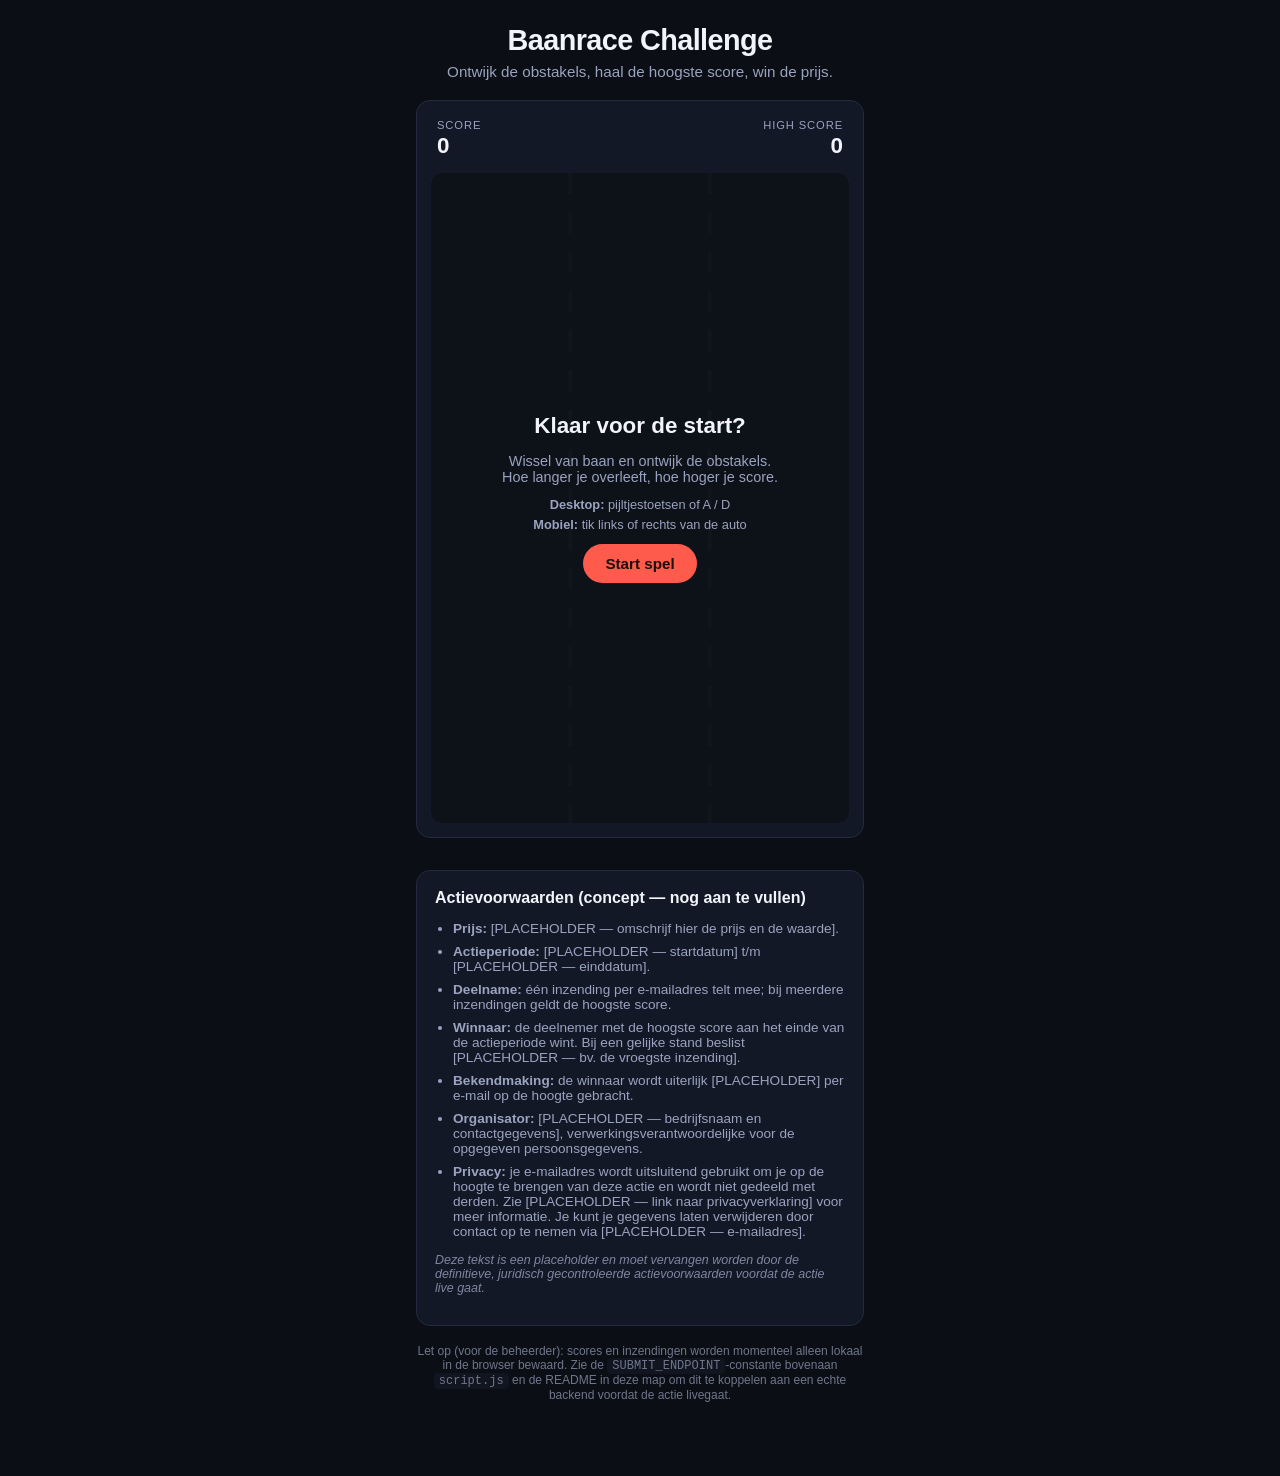
==== racegame/index.html @ 7ddd58a0 "Add Baanrace Challenge: 3-lane obstacle car game with prize entry Standalone canvas game with increa" ====
<!DOCTYPE html>
<html lang="nl">
<head>
<meta charset="UTF-8">
<meta name="viewport" content="width=device-width, initial-scale=1, maximum-scale=1, user-scalable=no">
<title>Baanrace Challenge — win de prijs</title>
<meta name="description" content="Ontwijk de obstakels op drie banen, haal een high score en maak kans op de prijs.">
<link rel="stylesheet" href="styles.css">
</head>
<body>

<div class="page">

  <header class="page-header">
    <h1>Baanrace Challenge</h1>
    <p class="subtitle">Ontwijk de obstakels, haal de hoogste score, win de prijs.</p>
  </header>

  <div class="game-card">

    <div class="hud">
      <div class="hud-item">
        <span class="hud-label">Score</span>
        <span class="hud-value" id="hud-score">0</span>
      </div>
      <div class="hud-item">
        <span class="hud-label">High score</span>
        <span class="hud-value" id="hud-highscore">0</span>
      </div>
    </div>

    <div class="stage" id="stage">
      <canvas id="game-canvas" width="360" height="560" aria-label="Speelveld van de baanrace game"></canvas>

      <!-- Start overlay -->
      <div class="overlay" id="overlay-start">
        <h2>Klaar voor de start?</h2>
        <p>Wissel van baan en ontwijk de obstakels. Hoe langer je overleeft, hoe hoger je score.</p>
        <p class="controls-hint">
          <strong>Desktop:</strong> pijltjestoetsen of A / D<br>
          <strong>Mobiel:</strong> tik links of rechts van de auto
        </p>
        <button class="btn btn-primary" id="btn-start">Start spel</button>
      </div>

      <!-- Game over / entry overlay -->
      <div class="overlay hidden" id="overlay-gameover">
        <h2>Botsing!</h2>
        <p class="final-score">Jouw score: <span id="final-score">0</span></p>
        <p class="new-record hidden" id="new-record">Nieuw persoonlijk record!</p>

        <form id="entry-form" class="entry-form" novalidate>
          <p class="entry-intro">Vul je e-mailadres in om met deze score mee te doen aan de prijsvraag.</p>

          <label for="entry-name" class="field-label">Naam (optioneel)</label>
          <input type="text" id="entry-name" name="entry-name" autocomplete="name" maxlength="80">

          <label for="entry-email" class="field-label">E-mailadres *</label>
          <input type="email" id="entry-email" name="entry-email" autocomplete="email" required maxlength="160">

          <!-- Honeypot: onzichtbaar voor mensen, bots vullen dit vaak automatisch in -->
          <div class="hp-field" aria-hidden="true">
            <label for="website">Website</label>
            <input type="text" id="website" name="website" tabindex="-1" autocomplete="off">
          </div>

          <label class="consent-label">
            <input type="checkbox" id="entry-consent" name="entry-consent" required>
            <span>Ik ga akkoord met de <a href="#voorwaarden" id="link-voorwaarden">actievoorwaarden</a> en het gebruik van mijn e-mailadres voor deze prijsvraag. *</span>
          </label>

          <p class="form-error hidden" id="form-error"></p>

          <div class="form-actions">
            <button type="submit" class="btn btn-primary" id="btn-submit">Doe mee met de prijsvraag</button>
            <button type="button" class="btn btn-secondary" id="btn-again">Speel opnieuw (zonder mee te doen)</button>
          </div>
        </form>

        <div class="confirmation hidden" id="confirmation">
          <p>Bedankt! Je inzending met score <strong id="confirmation-score">0</strong> is genoteerd op naam van <strong id="confirmation-email"></strong>.</p>
          <button class="btn btn-secondary" id="btn-restart-after-entry">Speel nog een keer</button>
        </div>
      </div>

    </div>

    <!-- Touch controls voor mobiel -->
    <div class="touch-controls" id="touch-controls" aria-hidden="true">
      <button class="touch-btn" id="touch-left" aria-label="Naar links">◀</button>
      <button class="touch-btn" id="touch-right" aria-label="Naar rechts">▶</button>
    </div>

  </div>

  <section class="terms" id="voorwaarden">
    <h2>Actievoorwaarden (concept — nog aan te vullen)</h2>
    <ul>
      <li><strong>Prijs:</strong> [PLACEHOLDER — omschrijf hier de prijs en de waarde].</li>
      <li><strong>Actieperiode:</strong> [PLACEHOLDER — startdatum] t/m [PLACEHOLDER — einddatum].</li>
      <li><strong>Deelname:</strong> één inzending per e-mailadres telt mee; bij meerdere inzendingen geldt de hoogste score.</li>
      <li><strong>Winnaar:</strong> de deelnemer met de hoogste score aan het einde van de actieperiode wint. Bij een gelijke stand beslist [PLACEHOLDER — bv. de vroegste inzending].</li>
      <li><strong>Bekendmaking:</strong> de winnaar wordt uiterlijk [PLACEHOLDER] per e-mail op de hoogte gebracht.</li>
      <li><strong>Organisator:</strong> [PLACEHOLDER — bedrijfsnaam en contactgegevens], verwerkingsverantwoordelijke voor de opgegeven persoonsgegevens.</li>
      <li><strong>Privacy:</strong> je e-mailadres wordt uitsluitend gebruikt om je op de hoogte te brengen van deze actie en wordt niet gedeeld met derden. Zie [PLACEHOLDER — link naar privacyverklaring] voor meer informatie. Je kunt je gegevens laten verwijderen door contact op te nemen via [PLACEHOLDER — e-mailadres].</li>
    </ul>
    <p class="terms-note">Deze tekst is een placeholder en moet vervangen worden door de definitieve, juridisch gecontroleerde actievoorwaarden voordat de actie live gaat.</p>
  </section>

  <p class="tech-note" id="tech-note">
    Let op (voor de beheerder): scores en inzendingen worden momenteel alleen lokaal in de browser bewaard.
    Zie de <code>SUBMIT_ENDPOINT</code>-constante bovenaan <code>script.js</code> en de README in deze map
    om dit te koppelen aan een echte backend voordat de actie livegaat.
  </p>

</div>

<script src="script.js"></script>
</body>
</html>
---- racegame/styles.css ----
:root {
  --bg: #0b0e14;
  --panel: #131826;
  --panel-border: #232b40;
  --road: #23283a;
  --lane-line: #4a5170;
  --text: #f2f4fa;
  --text-dim: #9aa3bf;
  --accent: #ff5b4c;
  --accent-dark: #d6432f;
  --accent-2: #2fd6a4;
  --danger: #ff5b4c;
  --radius: 14px;
}

* { box-sizing: border-box; }

html, body {
  margin: 0;
  padding: 0;
  background: var(--bg);
  color: var(--text);
  font-family: "Segoe UI", Roboto, -apple-system, BlinkMacSystemFont, sans-serif;
}

.page {
  max-width: 480px;
  margin: 0 auto;
  padding: 24px 16px 64px;
}

.page-header {
  text-align: center;
  margin-bottom: 20px;
}

.page-header h1 {
  margin: 0 0 6px;
  font-size: 1.8rem;
  letter-spacing: -0.02em;
}

.subtitle {
  margin: 0;
  color: var(--text-dim);
  font-size: 0.95rem;
}

.game-card {
  background: var(--panel);
  border: 1px solid var(--panel-border);
  border-radius: var(--radius);
  padding: 14px;
}

.hud {
  display: flex;
  justify-content: space-between;
  padding: 4px 6px 14px;
}

.hud-item {
  display: flex;
  flex-direction: column;
  gap: 2px;
}

.hud-item:last-child { text-align: right; }

.hud-label {
  font-size: 0.7rem;
  text-transform: uppercase;
  letter-spacing: 0.08em;
  color: var(--text-dim);
}

.hud-value {
  font-size: 1.4rem;
  font-weight: 700;
  font-variant-numeric: tabular-nums;
}

.stage {
  position: relative;
  width: 100%;
  aspect-ratio: 360 / 560;
  border-radius: 10px;
  overflow: hidden;
  background: var(--road);
}

#game-canvas {
  display: block;
  width: 100%;
  height: 100%;
}

.overlay {
  position: absolute;
  inset: 0;
  background: rgba(11, 14, 20, 0.88);
  display: flex;
  flex-direction: column;
  align-items: center;
  justify-content: center;
  text-align: center;
  padding: 24px 20px;
  gap: 10px;
}

.overlay.hidden { display: none; }

.overlay h2 {
  margin: 0 0 4px;
  font-size: 1.4rem;
}

.overlay p {
  margin: 0;
  color: var(--text-dim);
  font-size: 0.9rem;
  max-width: 280px;
}

.controls-hint {
  font-size: 0.8rem !important;
  line-height: 1.5;
}

.final-score {
  color: var(--text) !important;
  font-size: 1.1rem !important;
}

.final-score span {
  font-weight: 800;
  color: var(--accent-2);
}

.new-record {
  color: var(--accent) !important;
  font-weight: 700;
  font-size: 0.9rem !important;
}

.new-record.hidden { display: none; }

.btn {
  border: none;
  border-radius: 999px;
  padding: 11px 22px;
  font-size: 0.95rem;
  font-weight: 700;
  cursor: pointer;
  transition: transform 0.1s ease, opacity 0.15s ease;
}

.btn:active { transform: scale(0.97); }

.btn-primary {
  background: var(--accent);
  color: #1a0d0a;
}

.btn-primary:hover { background: var(--accent-dark); }

.btn-secondary {
  background: transparent;
  color: var(--text-dim);
  border: 1px solid var(--panel-border);
}

.btn-secondary:hover { color: var(--text); border-color: var(--text-dim); }

.entry-form {
  width: 100%;
  max-width: 280px;
  display: flex;
  flex-direction: column;
  gap: 8px;
  margin-top: 6px;
}

.entry-intro {
  font-size: 0.85rem !important;
  max-width: none !important;
  margin-bottom: 2px !important;
}

.field-label {
  font-size: 0.78rem;
  color: var(--text-dim);
  text-align: left;
  margin-top: 4px;
}

.entry-form input[type="text"],
.entry-form input[type="email"] {
  background: var(--bg);
  border: 1px solid var(--panel-border);
  border-radius: 8px;
  color: var(--text);
  padding: 9px 10px;
  font-size: 0.9rem;
  width: 100%;
}

.entry-form input:focus {
  outline: 2px solid var(--accent-2);
  outline-offset: 1px;
}

/* Honeypot: bewust onzichtbaar en onbereikbaar voor echte gebruikers,
   maar aanwezig in de DOM zodat simpele bots hem invullen. */
.hp-field {
  position: absolute;
  left: -9999px;
  width: 1px;
  height: 1px;
  overflow: hidden;
}

.consent-label {
  display: flex;
  align-items: flex-start;
  gap: 8px;
  font-size: 0.76rem;
  color: var(--text-dim);
  text-align: left;
  margin-top: 6px;
  cursor: pointer;
}

.consent-label input {
  margin-top: 2px;
  flex-shrink: 0;
}

.consent-label a {
  color: var(--accent-2);
}

.form-error {
  color: var(--accent);
  font-size: 0.8rem;
  margin: 2px 0 0;
}

.form-error.hidden { display: none; }

.form-actions {
  display: flex;
  flex-direction: column;
  gap: 8px;
  margin-top: 8px;
}

.confirmation {
  max-width: 280px;
  display: flex;
  flex-direction: column;
  gap: 12px;
  align-items: center;
}

.confirmation.hidden { display: none; }

.confirmation p {
  color: var(--text) !important;
  font-size: 0.9rem !important;
  max-width: none !important;
}

.touch-controls {
  display: flex;
  justify-content: space-between;
  gap: 10px;
  margin-top: 10px;
}

.touch-btn {
  flex: 1;
  padding: 14px 0;
  font-size: 1.2rem;
  background: var(--bg);
  color: var(--text);
  border: 1px solid var(--panel-border);
  border-radius: 10px;
  cursor: pointer;
  user-select: none;
  -webkit-user-select: none;
  touch-action: manipulation;
}

.touch-btn:active { background: var(--panel-border); }

@media (min-width: 560px) {
  .touch-controls { display: none; }
}

.terms {
  margin-top: 32px;
  padding: 18px;
  background: var(--panel);
  border: 1px solid var(--panel-border);
  border-radius: var(--radius);
  font-size: 0.85rem;
  color: var(--text-dim);
}

.terms h2 {
  color: var(--text);
  font-size: 1rem;
  margin-top: 0;
}

.terms ul {
  padding-left: 18px;
  display: flex;
  flex-direction: column;
  gap: 8px;
}

.terms-note {
  margin-top: 14px;
  font-style: italic;
  font-size: 0.78rem;
  opacity: 0.8;
}

.tech-note {
  margin-top: 18px;
  font-size: 0.75rem;
  color: var(--text-dim);
  text-align: center;
  opacity: 0.7;
}

.tech-note code {
  background: var(--panel);
  padding: 1px 5px;
  border-radius: 4px;
}
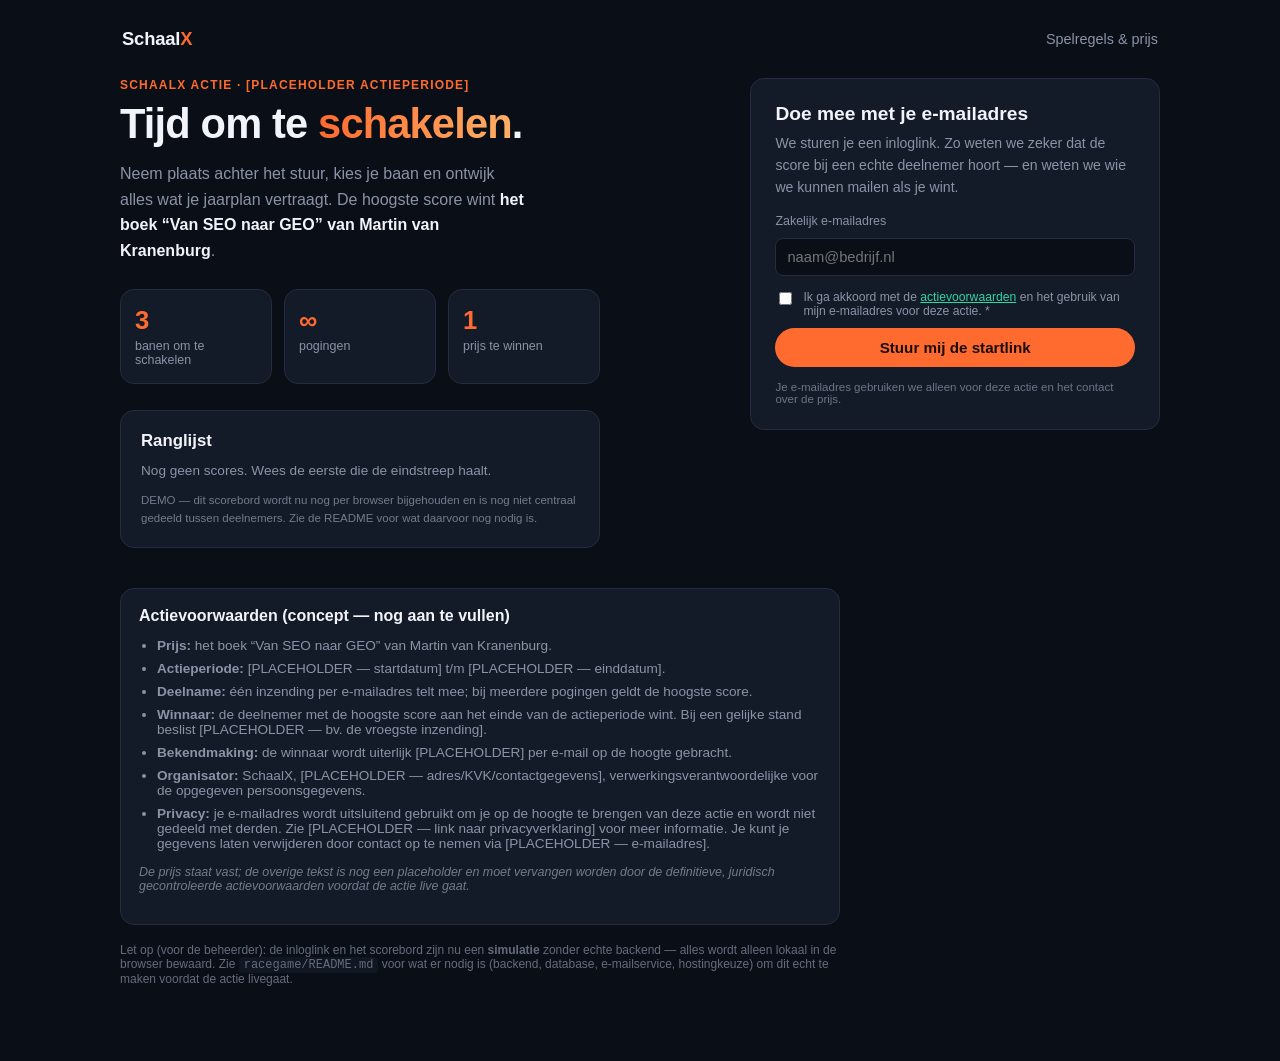
==== commit b3d4a5fc: "Rebrand game to SchaalX with email-gate flow and shared leaderboard (simulated) Replace the post-gam" ====
--- a/racegame/index.html
+++ b/racegame/index.html
@@ -3,114 +3,184 @@
 <head>
 <meta charset="UTF-8">
 <meta name="viewport" content="width=device-width, initial-scale=1, maximum-scale=1, user-scalable=no">
-<title>Baanrace Challenge — win de prijs</title>
-<meta name="description" content="Ontwijk de obstakels op drie banen, haal een high score en maak kans op de prijs.">
+<title>SchaalX — Tijd om te schakelen</title>
+<meta name="description" content="Kies je baan, ontwijk de obstakels en race naar de hoogste score. Doe mee met je zakelijke e-mailadres.">
 <link rel="stylesheet" href="styles.css">
 </head>
 <body>
 
 <div class="page">
 
-  <header class="page-header">
-    <h1>Baanrace Challenge</h1>
-    <p class="subtitle">Ontwijk de obstakels, haal de hoogste score, win de prijs.</p>
+  <header class="top-nav">
+    <div class="logo">Schaal<span class="logo-x">X</span></div>
+    <a href="#voorwaarden" class="nav-link">Spelregels &amp; prijs</a>
   </header>
 
-  <div class="game-card">
+  <!-- ============ VIEW 1: landing + e-mail gate ============ -->
+  <section class="view" id="view-landing">
+    <div class="hero-grid">
 
-    <div class="hud">
-      <div class="hud-item">
-        <span class="hud-label">Score</span>
-        <span class="hud-value" id="hud-score">0</span>
-      </div>
-      <div class="hud-item">
-        <span class="hud-label">High score</span>
-        <span class="hud-value" id="hud-highscore">0</span>
-      </div>
-    </div>
+      <div class="hero-copy">
+        <p class="eyebrow" id="eyebrow-period">SCHAALX ACTIE &middot; [PLACEHOLDER ACTIEPERIODE]</p>
+        <h1>Tijd om te <span class="accent-grad">schakelen</span>.</h1>
+        <p class="hero-sub">
+          Neem plaats achter het stuur, kies je baan en ontwijk alles wat je
+          jaarplan vertraagt. De hoogste score wint
+          <strong>het boek &ldquo;Van SEO naar GEO&rdquo; van Martin van Kranenburg</strong>.
+        </p>
 
-    <div class="stage" id="stage">
-      <canvas id="game-canvas" width="360" height="560" aria-label="Speelveld van de baanrace game"></canvas>
+        <div class="stat-row">
+          <div class="stat">
+            <span class="stat-num">3</span>
+            <span class="stat-label">banen om te schakelen</span>
+          </div>
+          <div class="stat">
+            <span class="stat-num">&infin;</span>
+            <span class="stat-label">pogingen</span>
+          </div>
+          <div class="stat">
+            <span class="stat-num">1</span>
+            <span class="stat-label">prijs te winnen</span>
+          </div>
+        </div>
 
-      <!-- Start overlay -->
-      <div class="overlay" id="overlay-start">
-        <h2>Klaar voor de start?</h2>
-        <p>Wissel van baan en ontwijk de obstakels. Hoe langer je overleeft, hoe hoger je score.</p>
-        <p class="controls-hint">
-          <strong>Desktop:</strong> pijltjestoetsen of A / D<br>
-          <strong>Mobiel:</strong> tik links of rechts van de auto
-        </p>
-        <button class="btn btn-primary" id="btn-start">Start spel</button>
+        <div class="leaderboard-card">
+          <h2>Ranglijst</h2>
+          <ol class="leaderboard-list" id="leaderboard-list"></ol>
+          <p class="leaderboard-empty hidden" id="leaderboard-empty">
+            Nog geen scores. Wees de eerste die de eindstreep haalt.
+          </p>
+          <p class="leaderboard-note">
+            DEMO &mdash; dit scorebord wordt nu nog per browser bijgehouden en is
+            nog niet centraal gedeeld tussen deelnemers. Zie de README voor wat
+            daarvoor nog nodig is.
+          </p>
+        </div>
       </div>
 
-      <!-- Game over / entry overlay -->
-      <div class="overlay hidden" id="overlay-gameover">
-        <h2>Botsing!</h2>
-        <p class="final-score">Jouw score: <span id="final-score">0</span></p>
-        <p class="new-record hidden" id="new-record">Nieuw persoonlijk record!</p>
+      <div class="gate-card">
+        <h2>Doe mee met je e-mailadres</h2>
+        <p class="gate-intro">
+          We sturen je een inloglink. Zo weten we zeker dat de score bij een
+          echte deelnemer hoort &mdash; en weten we wie we kunnen mailen als je wint.
+        </p>
 
-        <form id="entry-form" class="entry-form" novalidate>
-          <p class="entry-intro">Vul je e-mailadres in om met deze score mee te doen aan de prijsvraag.</p>
-
-          <label for="entry-name" class="field-label">Naam (optioneel)</label>
-          <input type="text" id="entry-name" name="entry-name" autocomplete="name" maxlength="80">
-
-          <label for="entry-email" class="field-label">E-mailadres *</label>
-          <input type="email" id="entry-email" name="entry-email" autocomplete="email" required maxlength="160">
+        <form id="gate-form" class="gate-form" novalidate>
+          <label for="gate-email" class="field-label">Zakelijk e-mailadres</label>
+          <input type="email" id="gate-email" name="gate-email" placeholder="naam@bedrijf.nl" required autocomplete="email" maxlength="160">
 
           <!-- Honeypot: onzichtbaar voor mensen, bots vullen dit vaak automatisch in -->
           <div class="hp-field" aria-hidden="true">
-            <label for="website">Website</label>
-            <input type="text" id="website" name="website" tabindex="-1" autocomplete="off">
+            <label for="gate-website">Website</label>
+            <input type="text" id="gate-website" name="gate-website" tabindex="-1" autocomplete="off">
           </div>
 
           <label class="consent-label">
-            <input type="checkbox" id="entry-consent" name="entry-consent" required>
-            <span>Ik ga akkoord met de <a href="#voorwaarden" id="link-voorwaarden">actievoorwaarden</a> en het gebruik van mijn e-mailadres voor deze prijsvraag. *</span>
+            <input type="checkbox" id="gate-consent" required>
+            <span>Ik ga akkoord met de <a href="#voorwaarden">actievoorwaarden</a> en het gebruik van mijn e-mailadres voor deze actie. *</span>
           </label>
 
-          <p class="form-error hidden" id="form-error"></p>
+          <p class="form-error hidden" id="gate-error"></p>
 
-          <div class="form-actions">
-            <button type="submit" class="btn btn-primary" id="btn-submit">Doe mee met de prijsvraag</button>
-            <button type="button" class="btn btn-secondary" id="btn-again">Speel opnieuw (zonder mee te doen)</button>
-          </div>
+          <button type="submit" class="btn btn-primary btn-block" id="btn-gate-submit">Stuur mij de startlink</button>
+          <p class="gate-fineprint">Je e-mailadres gebruiken we alleen voor deze actie en het contact over de prijs.</p>
         </form>
+      </div>
 
-        <div class="confirmation hidden" id="confirmation">
-          <p>Bedankt! Je inzending met score <strong id="confirmation-score">0</strong> is genoteerd op naam van <strong id="confirmation-email"></strong>.</p>
-          <button class="btn btn-secondary" id="btn-restart-after-entry">Speel nog een keer</button>
+    </div>
+  </section>
+
+  <!-- ============ VIEW 2: "check je inbox" (gesimuleerd) ============ -->
+  <section class="view hidden" id="view-checkinbox">
+    <div class="narrow-card">
+      <h2>Check je inbox</h2>
+      <p>We hebben een inloglink gestuurd naar <strong id="checkinbox-email"></strong>.</p>
+
+      <div class="sim-note">
+        <p>
+          <strong>Simulatiemodus:</strong> er is nog geen echte backend
+          gekoppeld, dus er wordt geen echte e-mail verstuurd. Klik hieronder
+          om te doen alsof je op de link in je mail hebt geklikt.
+        </p>
+        <button class="btn btn-primary btn-block" id="btn-sim-verify">Simuleer: link geopend &rarr;</button>
+      </div>
+
+      <button class="btn btn-secondary btn-block" id="btn-gate-back">Ander e-mailadres gebruiken</button>
+    </div>
+  </section>
+
+  <!-- ============ VIEW 3: het spel ============ -->
+  <section class="view hidden" id="view-game">
+    <div class="game-card">
+
+      <div class="hud">
+        <div class="hud-item">
+          <span class="hud-label">Score</span>
+          <span class="hud-value" id="hud-score">0</span>
+        </div>
+        <div class="hud-item">
+          <span class="hud-label">High score</span>
+          <span class="hud-value" id="hud-highscore">0</span>
         </div>
       </div>
 
+      <div class="stage" id="stage">
+        <canvas id="game-canvas" width="360" height="560" aria-label="Speelveld van de baanrace game"></canvas>
+
+        <!-- Start overlay -->
+        <div class="overlay" id="overlay-start">
+          <h2>Klaar voor de start?</h2>
+          <p>Wissel van baan en ontwijk de obstakels. Hoe langer je overleeft, hoe hoger je score.</p>
+          <p class="controls-hint">
+            <strong>Desktop:</strong> pijltjestoetsen of A / D<br>
+            <strong>Mobiel:</strong> tik links of rechts van de auto
+          </p>
+          <button class="btn btn-primary" id="btn-start">Start spel</button>
+        </div>
+
+        <!-- Game over overlay -->
+        <div class="overlay hidden" id="overlay-gameover">
+          <h2>Botsing!</h2>
+          <p class="final-score">Je haalde <span id="final-score">0</span> punten.</p>
+          <p class="new-record hidden" id="new-record">Nieuw persoonlijk record!</p>
+          <p class="leaderboard-status" id="leaderboard-status"></p>
+
+          <div class="form-actions">
+            <button class="btn btn-primary" id="btn-again">Opnieuw rijden</button>
+            <button class="btn btn-secondary" id="btn-view-leaderboard">Naar de ranglijst</button>
+          </div>
+        </div>
+      </div>
+
+      <!-- Touch controls voor mobiel -->
+      <div class="touch-controls" id="touch-controls" aria-hidden="true">
+        <button class="touch-btn" id="touch-left" aria-label="Naar links">&#9664;</button>
+        <button class="touch-btn" id="touch-right" aria-label="Naar rechts">&#9654;</button>
+      </div>
+
     </div>
-
-    <!-- Touch controls voor mobiel -->
-    <div class="touch-controls" id="touch-controls" aria-hidden="true">
-      <button class="touch-btn" id="touch-left" aria-label="Naar links">◀</button>
-      <button class="touch-btn" id="touch-right" aria-label="Naar rechts">▶</button>
-    </div>
-
-  </div>
+  </section>
 
   <section class="terms" id="voorwaarden">
-    <h2>Actievoorwaarden (concept — nog aan te vullen)</h2>
+    <h2>Actievoorwaarden (concept &mdash; nog aan te vullen)</h2>
     <ul>
-      <li><strong>Prijs:</strong> [PLACEHOLDER — omschrijf hier de prijs en de waarde].</li>
-      <li><strong>Actieperiode:</strong> [PLACEHOLDER — startdatum] t/m [PLACEHOLDER — einddatum].</li>
-      <li><strong>Deelname:</strong> één inzending per e-mailadres telt mee; bij meerdere inzendingen geldt de hoogste score.</li>
-      <li><strong>Winnaar:</strong> de deelnemer met de hoogste score aan het einde van de actieperiode wint. Bij een gelijke stand beslist [PLACEHOLDER — bv. de vroegste inzending].</li>
+      <li><strong>Prijs:</strong> het boek &ldquo;Van SEO naar GEO&rdquo; van Martin van Kranenburg.</li>
+      <li><strong>Actieperiode:</strong> [PLACEHOLDER &mdash; startdatum] t/m [PLACEHOLDER &mdash; einddatum].</li>
+      <li><strong>Deelname:</strong> één inzending per e-mailadres telt mee; bij meerdere pogingen geldt de hoogste score.</li>
+      <li><strong>Winnaar:</strong> de deelnemer met de hoogste score aan het einde van de actieperiode wint. Bij een gelijke stand beslist [PLACEHOLDER &mdash; bv. de vroegste inzending].</li>
       <li><strong>Bekendmaking:</strong> de winnaar wordt uiterlijk [PLACEHOLDER] per e-mail op de hoogte gebracht.</li>
-      <li><strong>Organisator:</strong> [PLACEHOLDER — bedrijfsnaam en contactgegevens], verwerkingsverantwoordelijke voor de opgegeven persoonsgegevens.</li>
-      <li><strong>Privacy:</strong> je e-mailadres wordt uitsluitend gebruikt om je op de hoogte te brengen van deze actie en wordt niet gedeeld met derden. Zie [PLACEHOLDER — link naar privacyverklaring] voor meer informatie. Je kunt je gegevens laten verwijderen door contact op te nemen via [PLACEHOLDER — e-mailadres].</li>
+      <li><strong>Organisator:</strong> SchaalX, [PLACEHOLDER &mdash; adres/KVK/contactgegevens], verwerkingsverantwoordelijke voor de opgegeven persoonsgegevens.</li>
+      <li><strong>Privacy:</strong> je e-mailadres wordt uitsluitend gebruikt om je op de hoogte te brengen van deze actie en wordt niet gedeeld met derden. Zie [PLACEHOLDER &mdash; link naar privacyverklaring] voor meer informatie. Je kunt je gegevens laten verwijderen door contact op te nemen via [PLACEHOLDER &mdash; e-mailadres].</li>
     </ul>
-    <p class="terms-note">Deze tekst is een placeholder en moet vervangen worden door de definitieve, juridisch gecontroleerde actievoorwaarden voordat de actie live gaat.</p>
+    <p class="terms-note">De prijs staat vast; de overige tekst is nog een placeholder en moet vervangen worden door de definitieve, juridisch gecontroleerde actievoorwaarden voordat de actie live gaat.</p>
   </section>
 
   <p class="tech-note" id="tech-note">
-    Let op (voor de beheerder): scores en inzendingen worden momenteel alleen lokaal in de browser bewaard.
-    Zie de <code>SUBMIT_ENDPOINT</code>-constante bovenaan <code>script.js</code> en de README in deze map
-    om dit te koppelen aan een echte backend voordat de actie livegaat.
+    Let op (voor de beheerder): de inloglink en het scorebord zijn nu een
+    <strong>simulatie</strong> zonder echte backend &mdash; alles wordt alleen lokaal
+    in de browser bewaard. Zie <code>racegame/README.md</code> voor wat er
+    nodig is (backend, database, e-mailservice, hostingkeuze) om dit echt te
+    maken voordat de actie livegaat.
   </p>
 
 </div>
--- a/racegame/styles.css
+++ b/racegame/styles.css
@@ -1,13 +1,14 @@
 :root {
-  --bg: #0b0e14;
-  --panel: #131826;
-  --panel-border: #232b40;
+  --bg: #0a0e17;
+  --panel: #131a28;
+  --panel-border: #232c40;
   --road: #23283a;
   --lane-line: #4a5170;
   --text: #f2f4fa;
-  --text-dim: #9aa3bf;
-  --accent: #ff5b4c;
-  --accent-dark: #d6432f;
+  --text-dim: #8b93a7;
+  --accent: #ff6a2e;
+  --accent-dark: #d6501c;
+  --accent-soft: #ffb066;
   --accent-2: #2fd6a4;
   --danger: #ff5b4c;
   --radius: 14px;
@@ -24,126 +25,305 @@
 }
 
 .page {
+  max-width: 1080px;
+  margin: 0 auto;
+  padding: 24px 20px 64px;
+}
+
+.hidden { display: none !important; }
+
+/* ---------- Nav ---------- */
+
+.top-nav {
+  display: flex;
+  align-items: center;
+  justify-content: space-between;
+  padding: 4px 2px 28px;
+}
+
+.logo {
+  font-size: 1.15rem;
+  font-weight: 800;
+  letter-spacing: -0.01em;
+}
+
+.logo-x { color: var(--accent); }
+
+.nav-link {
+  color: var(--text-dim);
+  text-decoration: none;
+  font-size: 0.9rem;
+}
+
+.nav-link:hover { color: var(--text); }
+
+/* ---------- Landing / hero ---------- */
+
+.hero-grid {
+  display: grid;
+  grid-template-columns: 1fr;
+  gap: 28px;
+  align-items: start;
+}
+
+@media (min-width: 860px) {
+  .hero-grid {
+    grid-template-columns: 1.25fr 0.85fr;
+  }
+}
+
+.eyebrow {
+  margin: 0 0 10px;
+  font-size: 0.75rem;
+  font-weight: 700;
+  letter-spacing: 0.1em;
+  text-transform: uppercase;
+  color: var(--accent);
+}
+
+.hero-copy h1 {
+  margin: 0 0 14px;
+  font-size: 2.6rem;
+  line-height: 1.08;
+  letter-spacing: -0.02em;
+}
+
+.accent-grad {
+  background: linear-gradient(90deg, var(--accent), var(--accent-soft));
+  -webkit-background-clip: text;
+  background-clip: text;
+  color: transparent;
+}
+
+.hero-sub {
+  margin: 0 0 26px;
+  max-width: 46ch;
+  color: var(--text-dim);
+  font-size: 1rem;
+  line-height: 1.6;
+}
+
+.hero-sub strong { color: var(--text); }
+
+.stat-row {
+  display: grid;
+  grid-template-columns: repeat(3, minmax(0, 1fr));
+  gap: 12px;
   max-width: 480px;
-  margin: 0 auto;
-  padding: 24px 16px 64px;
-}
-
-.page-header {
+  margin-bottom: 26px;
+}
+
+.stat {
+  background: var(--panel);
+  border: 1px solid var(--panel-border);
+  border-radius: var(--radius);
+  padding: 16px 14px;
+  display: flex;
+  flex-direction: column;
+  gap: 4px;
+}
+
+.stat-num {
+  font-size: 1.6rem;
+  font-weight: 800;
+  color: var(--accent);
+}
+
+.stat-label {
+  font-size: 0.78rem;
+  color: var(--text-dim);
+}
+
+/* ---------- Leaderboard ---------- */
+
+.leaderboard-card {
+  background: var(--panel);
+  border: 1px solid var(--panel-border);
+  border-radius: var(--radius);
+  padding: 20px;
+  max-width: 480px;
+}
+
+.leaderboard-card h2 {
+  margin: 0 0 12px;
+  font-size: 1.05rem;
+}
+
+.leaderboard-list {
+  list-style: none;
+  margin: 0;
+  padding: 0;
+  display: flex;
+  flex-direction: column;
+  gap: 6px;
+}
+
+.leaderboard-list li {
+  display: flex;
+  align-items: center;
+  gap: 10px;
+  font-size: 0.88rem;
+  padding: 7px 0;
+  border-bottom: 1px solid var(--panel-border);
+}
+
+.leaderboard-list li:last-child { border-bottom: none; }
+
+.leaderboard-rank {
+  width: 1.6em;
+  color: var(--text-dim);
+  font-variant-numeric: tabular-nums;
+}
+
+.leaderboard-email {
+  flex: 1;
+  color: var(--text-dim);
+  overflow: hidden;
+  text-overflow: ellipsis;
+  white-space: nowrap;
+}
+
+.leaderboard-score {
+  font-weight: 700;
+  color: var(--accent-2);
+  font-variant-numeric: tabular-nums;
+}
+
+.leaderboard-empty {
+  color: var(--text-dim);
+  font-size: 0.85rem;
+  margin: 0;
+}
+
+.leaderboard-note {
+  margin: 14px 0 0;
+  font-size: 0.72rem;
+  color: var(--text-dim);
+  opacity: 0.8;
+  line-height: 1.5;
+}
+
+.leaderboard-status {
+  font-size: 0.82rem !important;
+  color: var(--text-dim) !important;
+  max-width: 280px;
+}
+
+/* ---------- Gate card / forms ---------- */
+
+.gate-card,
+.narrow-card {
+  background: var(--panel);
+  border: 1px solid var(--panel-border);
+  border-radius: var(--radius);
+  padding: 24px;
+  max-width: 420px;
+}
+
+.narrow-card {
+  margin: 60px auto 0;
   text-align: center;
-  margin-bottom: 20px;
-}
-
-.page-header h1 {
-  margin: 0 0 6px;
-  font-size: 1.8rem;
-  letter-spacing: -0.02em;
-}
-
-.subtitle {
-  margin: 0;
-  color: var(--text-dim);
-  font-size: 0.95rem;
-}
-
-.game-card {
-  background: var(--panel);
-  border: 1px solid var(--panel-border);
-  border-radius: var(--radius);
+}
+
+.gate-card h2,
+.narrow-card h2 {
+  margin: 0 0 8px;
+  font-size: 1.2rem;
+}
+
+.gate-intro,
+.narrow-card p {
+  margin: 0 0 16px;
+  color: var(--text-dim);
+  font-size: 0.88rem;
+  line-height: 1.55;
+}
+
+.gate-form {
+  display: flex;
+  flex-direction: column;
+  gap: 10px;
+}
+
+.field-label {
+  font-size: 0.78rem;
+  color: var(--text-dim);
+  text-align: left;
+}
+
+input[type="text"],
+input[type="email"] {
+  background: var(--bg);
+  border: 1px solid var(--panel-border);
+  border-radius: 8px;
+  color: var(--text);
+  padding: 10px 11px;
+  font-size: 0.92rem;
+  width: 100%;
+}
+
+input:focus {
+  outline: 2px solid var(--accent-2);
+  outline-offset: 1px;
+}
+
+/* Honeypot: bewust onzichtbaar en onbereikbaar voor echte gebruikers,
+   maar aanwezig in de DOM zodat simpele bots hem invullen. */
+.hp-field {
+  position: absolute;
+  left: -9999px;
+  width: 1px;
+  height: 1px;
+  overflow: hidden;
+}
+
+.consent-label {
+  display: flex;
+  align-items: flex-start;
+  gap: 8px;
+  font-size: 0.76rem;
+  color: var(--text-dim);
+  text-align: left;
+  margin-top: 4px;
+  cursor: pointer;
+}
+
+.consent-label input {
+  margin-top: 2px;
+  flex-shrink: 0;
+}
+
+.consent-label a { color: var(--accent-2); }
+
+.form-error {
+  color: var(--danger);
+  font-size: 0.8rem;
+  margin: 2px 0 0;
+}
+
+.form-error.hidden { display: none; }
+
+.gate-fineprint {
+  margin: 4px 0 0 !important;
+  font-size: 0.72rem !important;
+  color: var(--text-dim);
+  opacity: 0.75;
+}
+
+.sim-note {
+  background: var(--bg);
+  border: 1px dashed var(--panel-border);
+  border-radius: 10px;
   padding: 14px;
-}
-
-.hud {
-  display: flex;
-  justify-content: space-between;
-  padding: 4px 6px 14px;
-}
-
-.hud-item {
-  display: flex;
-  flex-direction: column;
-  gap: 2px;
-}
-
-.hud-item:last-child { text-align: right; }
-
-.hud-label {
-  font-size: 0.7rem;
-  text-transform: uppercase;
-  letter-spacing: 0.08em;
-  color: var(--text-dim);
-}
-
-.hud-value {
-  font-size: 1.4rem;
-  font-weight: 700;
-  font-variant-numeric: tabular-nums;
-}
-
-.stage {
-  position: relative;
-  width: 100%;
-  aspect-ratio: 360 / 560;
-  border-radius: 10px;
-  overflow: hidden;
-  background: var(--road);
-}
-
-#game-canvas {
-  display: block;
-  width: 100%;
-  height: 100%;
-}
-
-.overlay {
-  position: absolute;
-  inset: 0;
-  background: rgba(11, 14, 20, 0.88);
-  display: flex;
-  flex-direction: column;
-  align-items: center;
-  justify-content: center;
-  text-align: center;
-  padding: 24px 20px;
-  gap: 10px;
-}
-
-.overlay.hidden { display: none; }
-
-.overlay h2 {
-  margin: 0 0 4px;
-  font-size: 1.4rem;
-}
-
-.overlay p {
-  margin: 0;
-  color: var(--text-dim);
-  font-size: 0.9rem;
-  max-width: 280px;
-}
-
-.controls-hint {
+  margin-bottom: 14px;
+}
+
+.sim-note p {
   font-size: 0.8rem !important;
-  line-height: 1.5;
-}
-
-.final-score {
-  color: var(--text) !important;
-  font-size: 1.1rem !important;
-}
-
-.final-score span {
-  font-weight: 800;
-  color: var(--accent-2);
-}
-
-.new-record {
-  color: var(--accent) !important;
-  font-weight: 700;
-  font-size: 0.9rem !important;
-}
-
-.new-record.hidden { display: none; }
+  margin: 0 0 10px !important;
+}
+
+/* ---------- Buttons ---------- */
 
 .btn {
   border: none;
@@ -157,6 +337,8 @@
 
 .btn:active { transform: scale(0.97); }
 
+.btn-block { width: 100%; }
+
 .btn-primary {
   background: var(--accent);
   color: #1a0d0a;
@@ -172,103 +354,116 @@
 
 .btn-secondary:hover { color: var(--text); border-color: var(--text-dim); }
 
-.entry-form {
+/* ---------- Game view ---------- */
+
+.game-card {
+  background: var(--panel);
+  border: 1px solid var(--panel-border);
+  border-radius: var(--radius);
+  padding: 14px;
+  max-width: 420px;
+  margin: 0 auto;
+}
+
+.hud {
+  display: flex;
+  justify-content: space-between;
+  padding: 4px 6px 14px;
+}
+
+.hud-item {
+  display: flex;
+  flex-direction: column;
+  gap: 2px;
+}
+
+.hud-item:last-child { text-align: right; }
+
+.hud-label {
+  font-size: 0.7rem;
+  text-transform: uppercase;
+  letter-spacing: 0.08em;
+  color: var(--text-dim);
+}
+
+.hud-value {
+  font-size: 1.4rem;
+  font-weight: 700;
+  font-variant-numeric: tabular-nums;
+}
+
+.stage {
+  position: relative;
   width: 100%;
+  aspect-ratio: 360 / 560;
+  border-radius: 10px;
+  overflow: hidden;
+  background: var(--road);
+}
+
+#game-canvas {
+  display: block;
+  width: 100%;
+  height: 100%;
+}
+
+.overlay {
+  position: absolute;
+  inset: 0;
+  background: rgba(10, 14, 23, 0.9);
+  display: flex;
+  flex-direction: column;
+  align-items: center;
+  justify-content: center;
+  text-align: center;
+  padding: 24px 20px;
+  gap: 10px;
+}
+
+.overlay.hidden { display: none; }
+
+.overlay h2 {
+  margin: 0 0 4px;
+  font-size: 1.4rem;
+}
+
+.overlay p {
+  margin: 0;
+  color: var(--text-dim);
+  font-size: 0.9rem;
   max-width: 280px;
-  display: flex;
-  flex-direction: column;
-  gap: 8px;
-  margin-top: 6px;
-}
-
-.entry-intro {
-  font-size: 0.85rem !important;
-  max-width: none !important;
-  margin-bottom: 2px !important;
-}
-
-.field-label {
-  font-size: 0.78rem;
-  color: var(--text-dim);
-  text-align: left;
-  margin-top: 4px;
-}
-
-.entry-form input[type="text"],
-.entry-form input[type="email"] {
-  background: var(--bg);
-  border: 1px solid var(--panel-border);
-  border-radius: 8px;
-  color: var(--text);
-  padding: 9px 10px;
-  font-size: 0.9rem;
-  width: 100%;
-}
-
-.entry-form input:focus {
-  outline: 2px solid var(--accent-2);
-  outline-offset: 1px;
-}
-
-/* Honeypot: bewust onzichtbaar en onbereikbaar voor echte gebruikers,
-   maar aanwezig in de DOM zodat simpele bots hem invullen. */
-.hp-field {
-  position: absolute;
-  left: -9999px;
-  width: 1px;
-  height: 1px;
-  overflow: hidden;
-}
-
-.consent-label {
-  display: flex;
-  align-items: flex-start;
-  gap: 8px;
-  font-size: 0.76rem;
-  color: var(--text-dim);
-  text-align: left;
-  margin-top: 6px;
-  cursor: pointer;
-}
-
-.consent-label input {
-  margin-top: 2px;
-  flex-shrink: 0;
-}
-
-.consent-label a {
+}
+
+.controls-hint {
+  font-size: 0.8rem !important;
+  line-height: 1.5;
+}
+
+.final-score {
+  color: var(--text) !important;
+  font-size: 1.1rem !important;
+}
+
+.final-score span {
+  font-weight: 800;
   color: var(--accent-2);
 }
 
-.form-error {
-  color: var(--accent);
-  font-size: 0.8rem;
-  margin: 2px 0 0;
-}
-
-.form-error.hidden { display: none; }
+.new-record {
+  color: var(--accent) !important;
+  font-weight: 700;
+  font-size: 0.9rem !important;
+}
+
+.new-record.hidden { display: none; }
 
 .form-actions {
   display: flex;
   flex-direction: column;
   gap: 8px;
   margin-top: 8px;
-}
-
-.confirmation {
-  max-width: 280px;
-  display: flex;
-  flex-direction: column;
-  gap: 12px;
-  align-items: center;
-}
-
-.confirmation.hidden { display: none; }
-
-.confirmation p {
-  color: var(--text) !important;
-  font-size: 0.9rem !important;
-  max-width: none !important;
+  width: 100%;
+  max-width: 240px;
 }
 
 .touch-controls {
@@ -298,14 +493,17 @@
   .touch-controls { display: none; }
 }
 
+/* ---------- Terms / footnote ---------- */
+
 .terms {
-  margin-top: 32px;
+  margin-top: 40px;
   padding: 18px;
   background: var(--panel);
   border: 1px solid var(--panel-border);
   border-radius: var(--radius);
   font-size: 0.85rem;
   color: var(--text-dim);
+  max-width: 720px;
 }
 
 .terms h2 {
@@ -332,7 +530,7 @@
   margin-top: 18px;
   font-size: 0.75rem;
   color: var(--text-dim);
-  text-align: center;
+  max-width: 720px;
   opacity: 0.7;
 }
 
